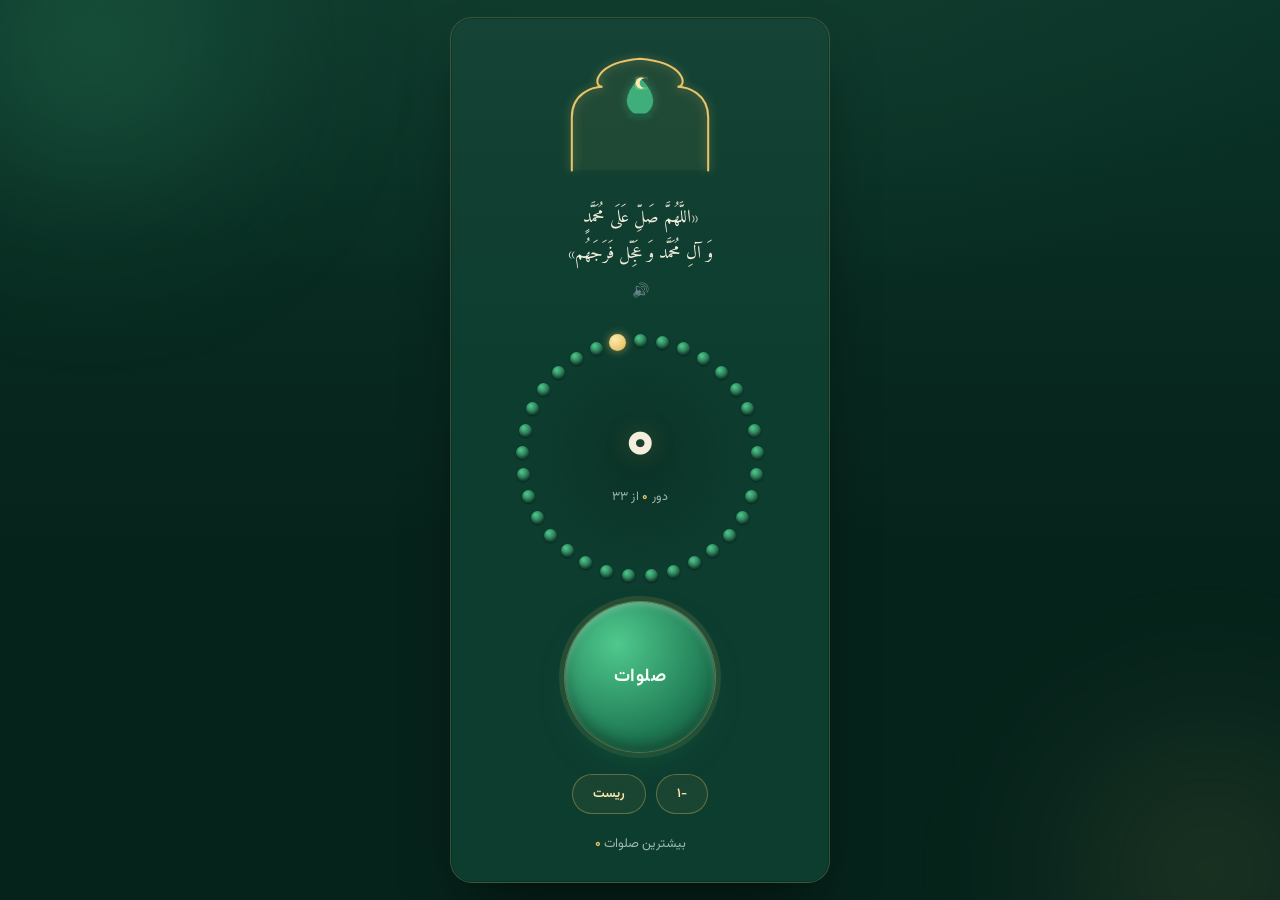
==== index.html @ 5f355fc8 "Add files via upload" ====
<!DOCTYPE html>
<html lang="fa" dir="rtl">
<head>
<meta charset="UTF-8">
<meta name="viewport" content="width=device-width, initial-scale=1.0, viewport-fit=cover, user-scalable=no">
<title>صلوات‌شمار | شفا</title>
<meta name="description" content="تسبیح دیجیتال آفلاین برای شمارش صلوات">
<meta name="theme-color" content="#06231b">
<link rel="manifest" href="manifest.json">
<link rel="icon" type="image/png" href="logo.png">
<link rel="apple-touch-icon" href="icons/icon-180.png">
<meta name="apple-mobile-web-app-capable" content="yes">
<meta name="apple-mobile-web-app-status-bar-style" content="black-translucent">
<meta name="apple-mobile-web-app-title" content="صلوات‌شمار">
<meta name="mobile-web-app-capable" content="yes">
<link rel="preconnect" href="https://fonts.googleapis.com">
<link rel="preconnect" href="https://fonts.gstatic.com" crossorigin>
<link href="https://fonts.googleapis.com/css2?family=Amiri:ital,wght@0,400;0,700;1,400&family=Vazirmatn:wght@400;500;600;700;800&display=swap" rel="stylesheet">
<link rel="stylesheet" href="style.css">
</head>
<body>

  <div class="glow glow-a"></div>
  <div class="glow glow-b"></div>

  <main class="card">

    <div class="arch">
      <svg class="arch-svg" viewBox="0 0 220 170" aria-hidden="true">
        <path class="arch-path" d="M10,168 L10,90 C10,55 40,45 55,45 C40,45 42,10 110,4 C178,10 180,45 165,45 C180,45 210,55 210,90 L210,168" />
      </svg>
      <svg class="dome-svg" viewBox="0 0 100 90" aria-hidden="true">
        <defs>
          <mask id="crescentMask">
            <rect x="0" y="0" width="100" height="100" fill="#fff" />
            <circle cx="57" cy="15" r="7.5" fill="#000" />
          </mask>
        </defs>
        <path class="dome-shape" d="M50,6 Q22,34 31,53 Q37,66 50,66 Q63,66 69,53 Q78,34 50,6 Z" />
        <rect class="dome-base" x="31" y="64" width="38" height="7" rx="2" />
        <circle class="crescent" cx="52" cy="15" r="9" mask="url(#crescentMask)" />
      </svg>
    </div>

    <p id="salawatText" class="salawat" role="button" tabindex="0" aria-label="پخش صلوات صوتی">
      «اللَّهُمَّ صَلِّ عَلَی مُحَمَّدٍ<br>وَ آلِ مُحَمَّد وَ عَجِّل فَرَجَهُم»
      <span class="sound-icon" aria-hidden="true">🔊</span>
    </p>

    <div class="counter-wrap">
      <div id="beadRing" class="bead-ring" aria-hidden="true"></div>
      <div class="count-core">
        <div id="countDisplay" class="count-display">۰</div>
        <div class="round-label">دور <span id="roundCount">۰</span> از ۳۳</div>
      </div>
    </div>

    <button id="clickBtn" class="click-btn" aria-label="ثبت صلوات">
      <span>صلوات</span>
    </button>

    <div class="secondary-actions">
      <button id="minusBtn" class="ghost-btn" aria-label="کم کردن یک عدد">−۱</button>
      <button id="resetBtn" class="ghost-btn" aria-label="شروع دوباره">ریست</button>
    </div>

    <p class="best-score">بیشترین صلوات&nbsp;<strong id="bestCount">۰</strong></p>

  </main>

  <script src="script.js"></script>
</body>
</html>
---- style.css ----
:root{
  --bg-deep:   #06231b;
  --bg-mid:    #0a3327;
  --panel:     #0d3d2f;
  --panel-2:   #0f4736;
  --gold:      #e8c468;
  --gold-hi:   #ffe9ab;
  --gold-dim:  #8a712f;
  --bead:      #3fae7a;
  --bead-lit-1:#ffe9ab;
  --bead-lit-2:#e8c468;
  --bead-dim:  #1c5a41;
  --text-warm: #f4eedd;
  --text-muted:#9db8ab;
  --radius:22px;
}

*{ margin:0; padding:0; box-sizing:border-box; }

html,body{ height:100%; }

body{
  min-height:100vh;
  min-height:100dvh;
  background:
    radial-gradient(ellipse 120% 80% at 50% -10%, #123f30 0%, transparent 55%),
    linear-gradient(180deg, var(--bg-mid) 0%, var(--bg-deep) 60%);
  display:flex;
  align-items:center;
  justify-content:center;
  padding:32px 18px;
  font-family:'Vazirmatn', Tahoma, sans-serif;
  color:var(--text-warm);
  overflow-x:hidden;
  position:relative;
}

/* ambient background glows */
.glow{
  position:fixed;
  border-radius:50%;
  filter:blur(80px);
  pointer-events:none;
  z-index:0;
}
.glow-a{
  width:420px; height:420px;
  top:-160px; left:-120px;
  background:radial-gradient(circle, rgba(63,174,122,.35), transparent 70%);
}
.glow-b{
  width:380px; height:380px;
  bottom:-160px; right:-120px;
  background:radial-gradient(circle, rgba(232,196,104,.16), transparent 70%);
}

.card{
  position:relative;
  z-index:1;
  width:100%;
  max-width:380px;
  background:
    linear-gradient(180deg, rgba(255,255,255,.03), rgba(255,255,255,0) 40%),
    var(--panel);
  border:1px solid rgba(232,196,104,.18);
  border-radius:var(--radius);
  padding:36px 26px 28px;
  text-align:center;
  box-shadow:
    0 30px 60px -20px rgba(0,0,0,.6),
    0 0 0 1px rgba(0,0,0,.2) inset;
  animation:rise .7s cubic-bezier(.2,.8,.2,1) both;
}

@keyframes rise{
  from{ opacity:0; transform:translateY(18px) scale(.98); }
  to{ opacity:1; transform:translateY(0) scale(1); }
}

/* ---- arch + dome/crescent emblem ---- */
.arch{
  position:relative;
  width:150px;
  height:120px;
  margin:0 auto 18px;
}
.arch-svg{
  position:absolute;
  inset:0;
  width:100%;
  height:100%;
  overflow:visible;
}
.arch-path{
  fill:rgba(232,196,104,.05);
  stroke:var(--gold);
  stroke-width:3;
  stroke-linecap:round;
  filter:drop-shadow(0 0 6px rgba(232,196,104,.45));
}
.dome-svg{
  position:absolute;
  left:50%;
  top:34%;
  width:62px;
  height:56px;
  transform:translate(-50%,-38%);
  overflow:visible;
}
.dome-shape{
  fill:var(--bead);
  filter:drop-shadow(0 0 8px rgba(63,174,122,.55));
}
.dome-base{ fill:var(--bead-dim); }
.crescent{
  fill:var(--gold-hi);
  filter:drop-shadow(0 0 5px rgba(255,233,171,.7));
  animation:breathe 3.2s ease-in-out infinite;
  transform-origin:52px 15px;
}
@keyframes breathe{
  0%,100%{ opacity:.85; }
  50%{ opacity:1; filter:drop-shadow(0 0 9px rgba(255,233,171,.9)); }
}

.salawat{
  position:relative;
  font-family:'Amiri', serif;
  font-size:18px;
  line-height:2;
  color:var(--text-warm);
  margin-bottom:26px;
  cursor:pointer;
  border-radius:14px;
  padding:8px 10px;
  transition:background .2s ease, box-shadow .2s ease;
  -webkit-tap-highlight-color:transparent;
}
.salawat:hover,
.salawat:focus-visible{
  background:rgba(232,196,104,.06);
  outline:none;
}
.salawat .sound-icon{
  display:block;
  margin-top:6px;
  font-size:14px;
  opacity:.55;
  filter:grayscale(.2);
}
.salawat.playing{
  background:rgba(232,196,104,.1);
  box-shadow:0 0 24px rgba(232,196,104,.18) inset;
  animation:salawatGlow 1.4s ease-in-out infinite;
}
.salawat.playing .sound-icon{
  opacity:1;
  animation:iconBeat .6s ease-in-out infinite;
}
@keyframes salawatGlow{
  0%,100%{ box-shadow:0 0 24px rgba(232,196,104,.14) inset; }
  50%{ box-shadow:0 0 36px rgba(232,196,104,.3) inset; }
}
@keyframes iconBeat{
  0%,100%{ transform:scale(1); }
  50%{ transform:scale(1.25); }
}

/* ---- bead ring + counter ---- */
.counter-wrap{
  position:relative;
  width:236px;
  height:236px;
  margin:0 auto 26px;
}
.bead-ring{
  position:absolute;
  inset:0;
}
.bead{
  position:absolute;
  top:50%; left:50%;
  width:13px; height:13px;
  margin:-6.5px;
  border-radius:50%;
  background:radial-gradient(circle at 35% 30%, #4fc98d, var(--bead-dim) 75%);
  box-shadow:inset 0 -2px 3px rgba(0,0,0,.35), 0 1px 2px rgba(0,0,0,.4);
  transition:background .25s ease, box-shadow .25s ease, transform .25s ease;
}
.bead.lit{
  background:radial-gradient(circle at 35% 30%, var(--bead-lit-1), var(--bead-lit-2) 75%);
  box-shadow:0 0 10px rgba(232,196,104,.85), inset 0 -2px 3px rgba(0,0,0,.25);
  transform:scale(1.18);
}
.bead.tassel{
  width:17px; height:17px; margin:-8.5px;
  background:radial-gradient(circle at 35% 30%, var(--gold-hi), var(--gold) 75%);
  box-shadow:0 0 8px rgba(232,196,104,.6);
}

.count-core{
  position:absolute;
  inset:0;
  display:flex;
  flex-direction:column;
  align-items:center;
  justify-content:center;
  border-radius:50%;
  background:radial-gradient(circle, rgba(0,0,0,.18), transparent 70%);
}
.count-display{
  font-size:68px;
  font-weight:800;
  line-height:1;
  color:var(--text-warm);
  text-shadow:0 0 24px rgba(232,196,104,.25);
  font-variant-numeric:tabular-nums;
}
.round-label{
  margin-top:10px;
  font-size:12.5px;
  color:var(--text-muted);
  letter-spacing:.02em;
}
#roundCount{ color:var(--gold); font-weight:700; }

/* ---- main button ---- */
.click-btn{
  position:relative;
  overflow:hidden;
  width:150px;
  height:150px;
  border-radius:50%;
  border:none;
  cursor:pointer;
  background:radial-gradient(circle at 35% 28%, #4fc98d, #1f7a54 65%, #145b3d 100%);
  box-shadow:
    0 14px 30px -8px rgba(20,91,61,.65),
    0 0 0 6px rgba(232,196,104,.12),
    0 0 0 1px rgba(232,196,104,.4),
    inset 0 3px 6px rgba(255,255,255,.25),
    inset 0 -8px 14px rgba(0,0,0,.3);
  color:#f4fff7;
  font-family:'Vazirmatn', sans-serif;
  font-size:18px;
  font-weight:700;
  letter-spacing:.02em;
  margin-bottom:22px;
  transition:transform .08s ease, box-shadow .2s ease;
}
.click-btn span{ position:relative; z-index:2; }
.click-btn:active{
  transform:scale(.94);
  box-shadow:
    0 6px 16px -6px rgba(20,91,61,.65),
    0 0 0 6px rgba(232,196,104,.18),
    0 0 0 1px rgba(232,196,104,.5),
    inset 0 3px 10px rgba(0,0,0,.35);
}
.ripple{
  position:absolute;
  border-radius:50%;
  background:rgba(255,255,255,.45);
  transform:scale(0);
  animation:ripple .55s ease-out forwards;
  pointer-events:none;
  z-index:1;
}
@keyframes ripple{
  to{ transform:scale(2.6); opacity:0; }
}

/* ---- secondary actions ---- */
.secondary-actions{
  display:flex;
  gap:10px;
  justify-content:center;
  margin-bottom:20px;
}
.ghost-btn{
  border:1px solid rgba(232,196,104,.35);
  background:rgba(232,196,104,.06);
  padding:9px 20px;
  border-radius:999px;
  cursor:pointer;
  color:var(--gold-hi);
  font-family:'Vazirmatn', sans-serif;
  font-size:13px;
  font-weight:600;
  transition:background .15s ease, transform .1s ease, border-color .15s ease;
}
.ghost-btn:hover{
  background:rgba(232,196,104,.14);
  border-color:rgba(232,196,104,.6);
}
.ghost-btn:active{ transform:scale(.95); }

.best-score{
  font-size:13px;
  color:var(--text-muted);
}
.best-score strong{
  color:var(--gold);
  font-weight:700;
}

/* count pulse when incrementing */
.pulse{
  animation:countPulse .3s ease;
}
@keyframes countPulse{
  0%{ transform:scale(1); }
  35%{ transform:scale(1.14); }
  100%{ transform:scale(1); }
}

/* round complete flash */
.ring-complete .bead.lit{
  animation:beadFlash .5s ease;
}
@keyframes beadFlash{
  0%,100%{ filter:none; }
  50%{ filter:brightness(1.6); }
}

@media (max-width:380px){
  .counter-wrap{ width:210px; height:210px; }
  .click-btn{ width:130px; height:130px; font-size:16px; }
  .count-display{ font-size:56px; }
}

@media (prefers-reduced-motion: reduce){
  *{ animation-duration:.001ms !important; animation-iteration-count:1 !important; transition-duration:.001ms !important; }
}
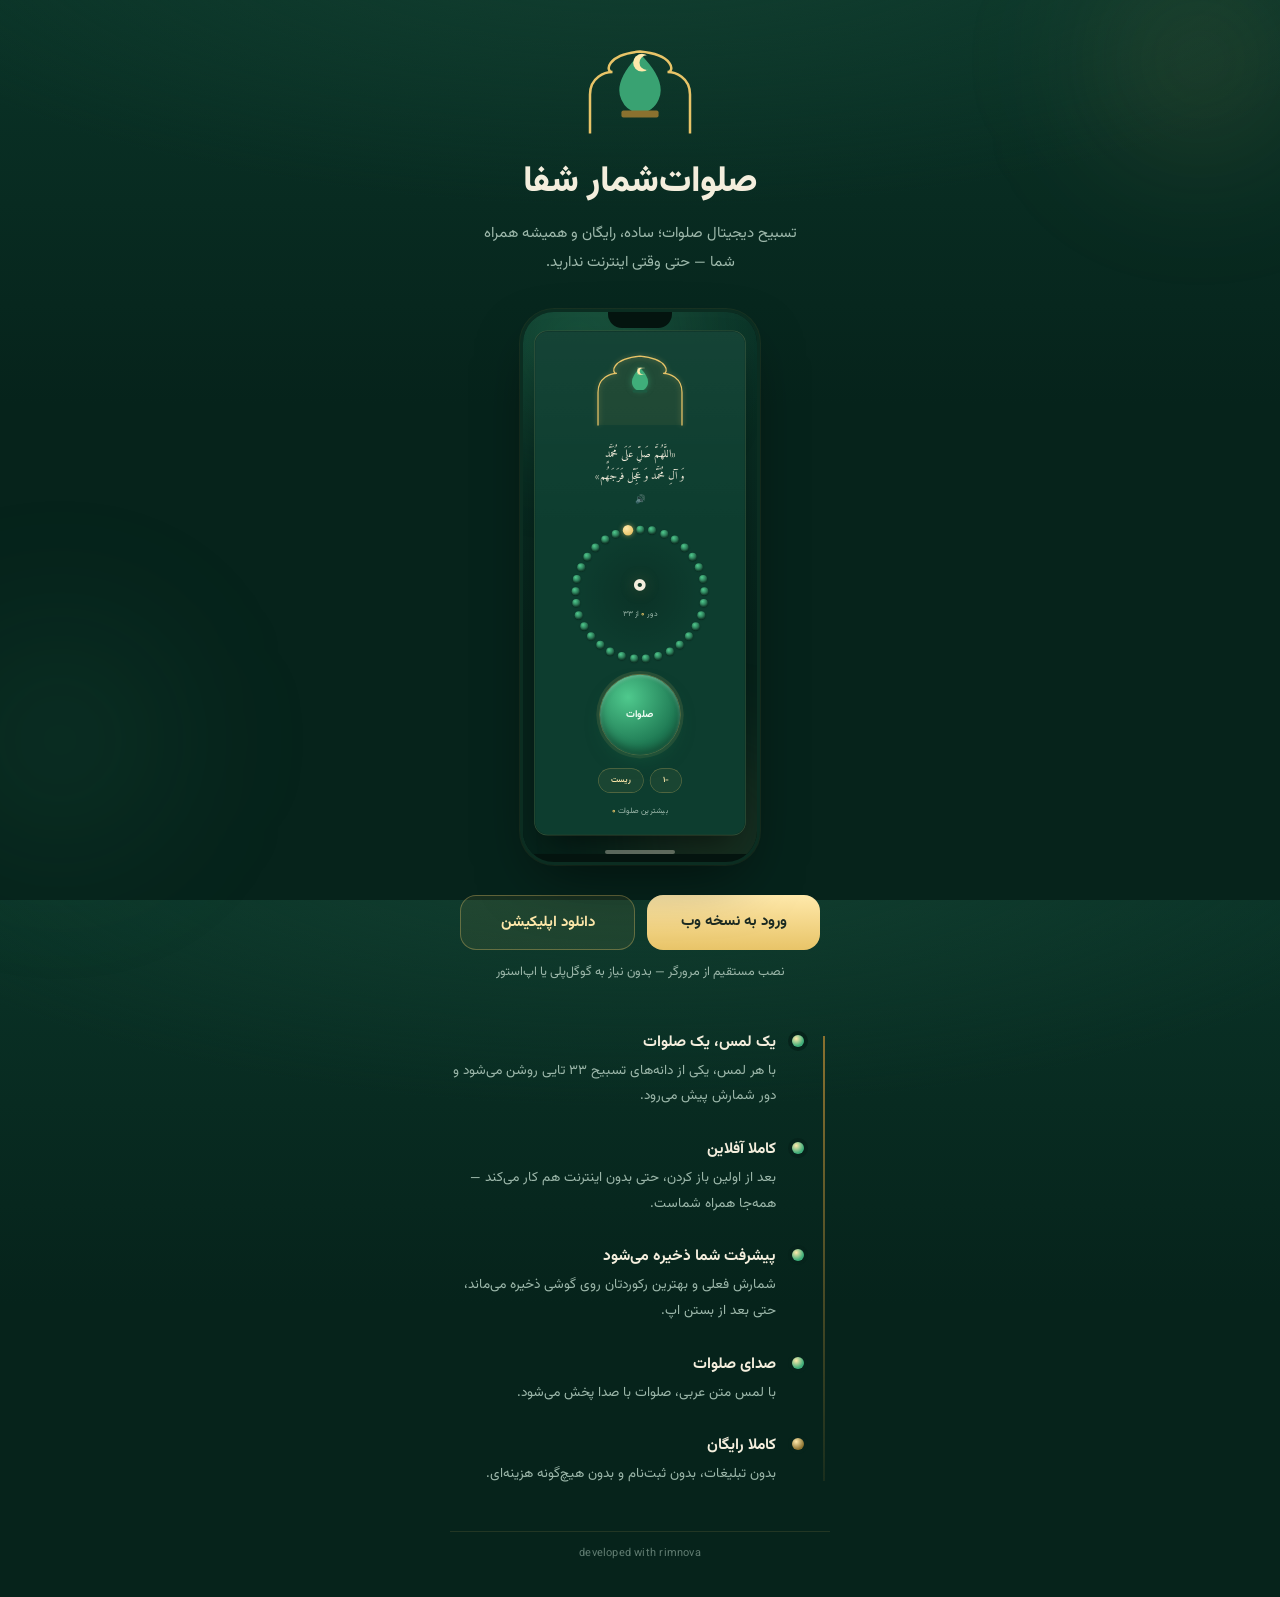
==== commit 116003f9: "Add files via upload" ====
--- a/index.html
+++ b/index.html
@@ -2,28 +2,22 @@
 <html lang="fa" dir="rtl">
 <head>
 <meta charset="UTF-8">
-<meta name="viewport" content="width=device-width, initial-scale=1.0, viewport-fit=cover, user-scalable=no">
-<title>صلوات‌شمار | شفا</title>
-<meta name="description" content="تسبیح دیجیتال آفلاین برای شمارش صلوات">
+<meta name="viewport" content="width=device-width, initial-scale=1.0, viewport-fit=cover">
+<title>صلوات‌شمار شفا — تسبیح دیجیتال صلوات</title>
+<meta name="description" content="تسبیح دیجیتال رایگان برای شمارش صلوات. کاملا آفلاین، بدون تبلیغات و بدون نیاز به ثبت‌نام.">
 <meta name="theme-color" content="#06231b">
-<link rel="manifest" href="manifest.json">
-<link rel="icon" type="image/png" href="logo.png">
-<link rel="apple-touch-icon" href="icons/icon-180.png">
-<meta name="apple-mobile-web-app-capable" content="yes">
-<meta name="apple-mobile-web-app-status-bar-style" content="black-translucent">
-<meta name="apple-mobile-web-app-title" content="صلوات‌شمار">
-<meta name="mobile-web-app-capable" content="yes">
+<link rel="icon" type="image/png" href="webapp/logo.png">
 <link rel="preconnect" href="https://fonts.googleapis.com">
 <link rel="preconnect" href="https://fonts.gstatic.com" crossorigin>
 <link href="https://fonts.googleapis.com/css2?family=Amiri:ital,wght@0,400;0,700;1,400&family=Vazirmatn:wght@400;500;600;700;800&display=swap" rel="stylesheet">
-<link rel="stylesheet" href="style.css">
+<link rel="stylesheet" href="landing.css">
 </head>
 <body>
 
   <div class="glow glow-a"></div>
   <div class="glow glow-b"></div>
 
-  <main class="card">
+  <main class="wrap">
 
     <div class="arch">
       <svg class="arch-svg" viewBox="0 0 220 170" aria-hidden="true">
@@ -42,32 +36,82 @@
       </svg>
     </div>
 
-    <p id="salawatText" class="salawat" role="button" tabindex="0" aria-label="پخش صلوات صوتی">
-      «اللَّهُمَّ صَلِّ عَلَی مُحَمَّدٍ<br>وَ آلِ مُحَمَّد وَ عَجِّل فَرَجَهُم»
-      <span class="sound-icon" aria-hidden="true">🔊</span>
-    </p>
+    <h1 class="headline">صلوات‌شمار شفا</h1>
+    <p class="subhead">تسبیح دیجیتال صلوات؛ ساده، رایگان و همیشه همراه شما — حتی وقتی اینترنت ندارید.</p>
 
-    <div class="counter-wrap">
-      <div id="beadRing" class="bead-ring" aria-hidden="true"></div>
-      <div class="count-core">
-        <div id="countDisplay" class="count-display">۰</div>
-        <div class="round-label">دور <span id="roundCount">۰</span> از ۳۳</div>
-      </div>
+    <div class="phone-frame">
+      <div class="phone-notch"></div>
+      <iframe class="phone-screen" src="webapp/index.html" title="پیش‌نمایش زنده صلوات‌شمار" loading="lazy"></iframe>
+      <div class="phone-home-bar"></div>
     </div>
 
-    <button id="clickBtn" class="click-btn" aria-label="ثبت صلوات">
-      <span>صلوات</span>
-    </button>
+    <div class="cta-row">
+      <a href="webapp/index.html" class="btn btn-primary">ورود به نسخه وب</a>
+      <a href="webapp/index.html#install" class="btn btn-ghost">دانلود اپلیکیشن</a>
+    </div>
+    <p class="cta-note">نصب مستقیم از مرورگر — بدون نیاز به گوگل‌پلی یا اپ‌استور</p>
 
-    <div class="secondary-actions">
-      <button id="minusBtn" class="ghost-btn" aria-label="کم کردن یک عدد">−۱</button>
-      <button id="resetBtn" class="ghost-btn" aria-label="شروع دوباره">ریست</button>
-    </div>
+    <section class="thread" aria-label="ویژگی‌ها">
+      <div class="thread-line" aria-hidden="true"></div>
 
-    <p class="best-score">بیشترین صلوات&nbsp;<strong id="bestCount">۰</strong></p>
+      <div class="thread-item">
+        <span class="thread-bead" aria-hidden="true"></span>
+        <div class="thread-text">
+          <h3>یک لمس، یک صلوات</h3>
+          <p>با هر لمس، یکی از دانه‌های تسبیح ۳۳ تایی روشن می‌شود و دور شمارش پیش می‌رود.</p>
+        </div>
+      </div>
+
+      <div class="thread-item">
+        <span class="thread-bead" aria-hidden="true"></span>
+        <div class="thread-text">
+          <h3>کاملا آفلاین</h3>
+          <p>بعد از اولین باز کردن، حتی بدون اینترنت هم کار می‌کند — همه‌جا همراه شماست.</p>
+        </div>
+      </div>
+
+      <div class="thread-item">
+        <span class="thread-bead" aria-hidden="true"></span>
+        <div class="thread-text">
+          <h3>پیشرفت شما ذخیره می‌شود</h3>
+          <p>شمارش فعلی و بهترین رکوردتان روی گوشی ذخیره می‌ماند، حتی بعد از بستن اپ.</p>
+        </div>
+      </div>
+
+      <div class="thread-item">
+        <span class="thread-bead" aria-hidden="true"></span>
+        <div class="thread-text">
+          <h3>صدای صلوات</h3>
+          <p>با لمس متن عربی، صلوات با صدا پخش می‌شود.</p>
+        </div>
+      </div>
+
+      <div class="thread-item">
+        <span class="thread-bead tassel" aria-hidden="true"></span>
+        <div class="thread-text">
+          <h3>کاملا رایگان</h3>
+          <p>بدون تبلیغات، بدون ثبت‌نام و بدون هیچ‌گونه هزینه‌ای.</p>
+        </div>
+      </div>
+    </section>
+
+    <footer class="site-footer">
+      <span>developed with rimnova</span>
+    </footer>
 
   </main>
 
-  <script src="script.js"></script>
+  <script>
+    function fitPhonePreview() {
+      var frame = document.querySelector(".phone-frame");
+      var screen = document.querySelector(".phone-screen");
+      if (!frame || !screen) return;
+      var scale = frame.clientWidth / 380;
+      screen.style.transform = "scale(" + scale + ")";
+    }
+    window.addEventListener("load", fitPhonePreview);
+    window.addEventListener("resize", fitPhonePreview);
+  </script>
+
 </body>
 </html>
--- a/landing.css
+++ b/landing.css
@@ -0,0 +1,204 @@
+:root{
+  --bg-deep:   #06231b;
+  --bg-mid:    #0a3327;
+  --panel:     #0d3d2f;
+  --panel-2:   #0f4736;
+  --gold:      #e8c468;
+  --gold-hi:   #ffe9ab;
+  --gold-dim:  #8a712f;
+  --bead:      #3fae7a;
+  --text-warm: #f4eedd;
+  --text-muted:#9db8ab;
+}
+
+*{ margin:0; padding:0; box-sizing:border-box; }
+html,body{ height:100%; }
+
+body{
+  min-height:100vh;
+  min-height:100dvh;
+  background:
+    radial-gradient(ellipse 120% 60% at 50% -10%, #123f30 0%, transparent 55%),
+    linear-gradient(180deg, var(--bg-mid) 0%, var(--bg-deep) 45%);
+  font-family:'Vazirmatn', sans-serif;
+  color:var(--text-warm);
+  overflow-x:hidden;
+  position:relative;
+}
+
+.glow{ position:fixed; border-radius:50%; filter:blur(70px); pointer-events:none; z-index:0; }
+.glow-a{ width:280px; height:280px; top:-80px; right:-60px; background:radial-gradient(circle, rgba(232,196,104,.16), transparent 70%); }
+.glow-b{ width:320px; height:320px; bottom:0; left:-100px; background:radial-gradient(circle, rgba(63,174,122,.14), transparent 70%); }
+
+.wrap{
+  position:relative;
+  z-index:1;
+  max-width:520px;
+  margin:0 auto;
+  padding:48px 24px 32px;
+  display:flex;
+  flex-direction:column;
+  align-items:center;
+  text-align:center;
+}
+
+/* ---- arch + dome (shared brand mark) ---- */
+.arch{ position:relative; width:110px; height:88px; margin-bottom:18px; }
+.arch-svg, .dome-svg{ position:absolute; inset:0; width:100%; height:100%; }
+.arch-path{ fill:none; stroke:var(--gold); stroke-width:5; }
+.dome-shape{ fill:var(--bead); opacity:.9; }
+.dome-base{ fill:var(--gold-dim); }
+.crescent{ fill:var(--gold-hi); }
+
+.headline{
+  font-size:clamp(28px, 7vw, 36px);
+  font-weight:800;
+  letter-spacing:-.01em;
+  margin-bottom:10px;
+}
+
+.subhead{
+  font-size:15px;
+  line-height:1.9;
+  color:var(--text-muted);
+  max-width:340px;
+  margin-bottom:32px;
+}
+
+/* ---- phone frame with live app preview ---- */
+.phone-frame{
+  position:relative;
+  width:min(240px, 62vw);
+  aspect-ratio: 380 / 880;
+  background:#04140f;
+  border:3px solid #12463580;
+  border-radius:34px;
+  box-shadow:
+    0 24px 60px -20px rgba(0,0,0,.6),
+    0 0 0 1px rgba(232,196,104,.08);
+  margin-bottom:30px;
+  overflow:hidden;
+}
+.phone-notch{
+  position:absolute;
+  top:0; left:50%; transform:translateX(-50%);
+  width:64px; height:16px;
+  background:#04140f;
+  border-radius:0 0 14px 14px;
+  z-index:2;
+}
+.phone-screen{
+  position:absolute;
+  top:0; left:0;
+  width:380px; height:880px;
+  border:none;
+  transform-origin: top left;
+  pointer-events:auto;
+}
+.phone-home-bar{
+  position:absolute;
+  bottom:8px; left:50%; transform:translateX(-50%);
+  width:70px; height:4px;
+  background:rgba(244,238,221,.35);
+  border-radius:99px;
+  z-index:2;
+}
+
+/* ---- CTAs ---- */
+.cta-row{
+  display:flex;
+  gap:12px;
+  width:100%;
+  max-width:360px;
+  margin-bottom:12px;
+}
+.btn{
+  flex:1;
+  padding:15px 12px;
+  border-radius:16px;
+  font-size:15px;
+  font-weight:700;
+  text-decoration:none;
+  text-align:center;
+  transition:transform .15s ease;
+}
+.btn:active{ transform:scale(.97); }
+.btn-primary{
+  background:linear-gradient(180deg, var(--gold-hi), var(--gold));
+  color:#1c2b22;
+}
+.btn-ghost{
+  background:rgba(232,196,104,.08);
+  border:1px solid rgba(232,196,104,.35);
+  color:var(--gold-hi);
+}
+.cta-note{
+  font-size:12.5px;
+  color:var(--text-muted);
+  margin-bottom:48px;
+}
+
+/* ---- feature list styled as a tasbih thread ---- */
+.thread{
+  position:relative;
+  width:100%;
+  max-width:380px;
+  text-align:right;
+  padding-inline-start:26px;
+  margin-bottom:44px;
+}
+.thread-line{
+  position:absolute;
+  top:6px; bottom:6px;
+  right:5px;
+  width:2px;
+  background:linear-gradient(180deg, var(--gold-dim), rgba(138,113,47,.15));
+}
+.thread-item{
+  position:relative;
+  display:flex;
+  gap:16px;
+  padding-bottom:28px;
+}
+.thread-item:last-child{ padding-bottom:0; }
+.thread-bead{
+  flex-shrink:0;
+  width:12px; height:12px;
+  border-radius:50%;
+  margin-top:5px;
+  background:radial-gradient(circle at 35% 30%, var(--gold-hi), var(--bead) 65%);
+  box-shadow:0 0 0 4px var(--bg-deep);
+  z-index:1;
+}
+.thread-bead.tassel{
+  background:radial-gradient(circle at 35% 30%, var(--gold-hi), var(--gold-dim) 70%);
+}
+.thread-text h3{
+  font-size:15.5px;
+  font-weight:700;
+  margin-bottom:4px;
+}
+.thread-text p{
+  font-size:13.5px;
+  line-height:1.9;
+  color:var(--text-muted);
+}
+
+/* ---- footer credit ---- */
+.site-footer{
+  padding-top:8px;
+  border-top:1px solid rgba(232,196,104,.12);
+  width:100%;
+  max-width:380px;
+}
+.site-footer span{
+  font-family:'Vazirmatn', sans-serif;
+  font-size:11px;
+  color:var(--text-muted);
+  opacity:.6;
+  letter-spacing:.02em;
+}
+
+@media (prefers-reduced-motion: reduce){
+  *{ transition-duration:.001ms !important; }
+}
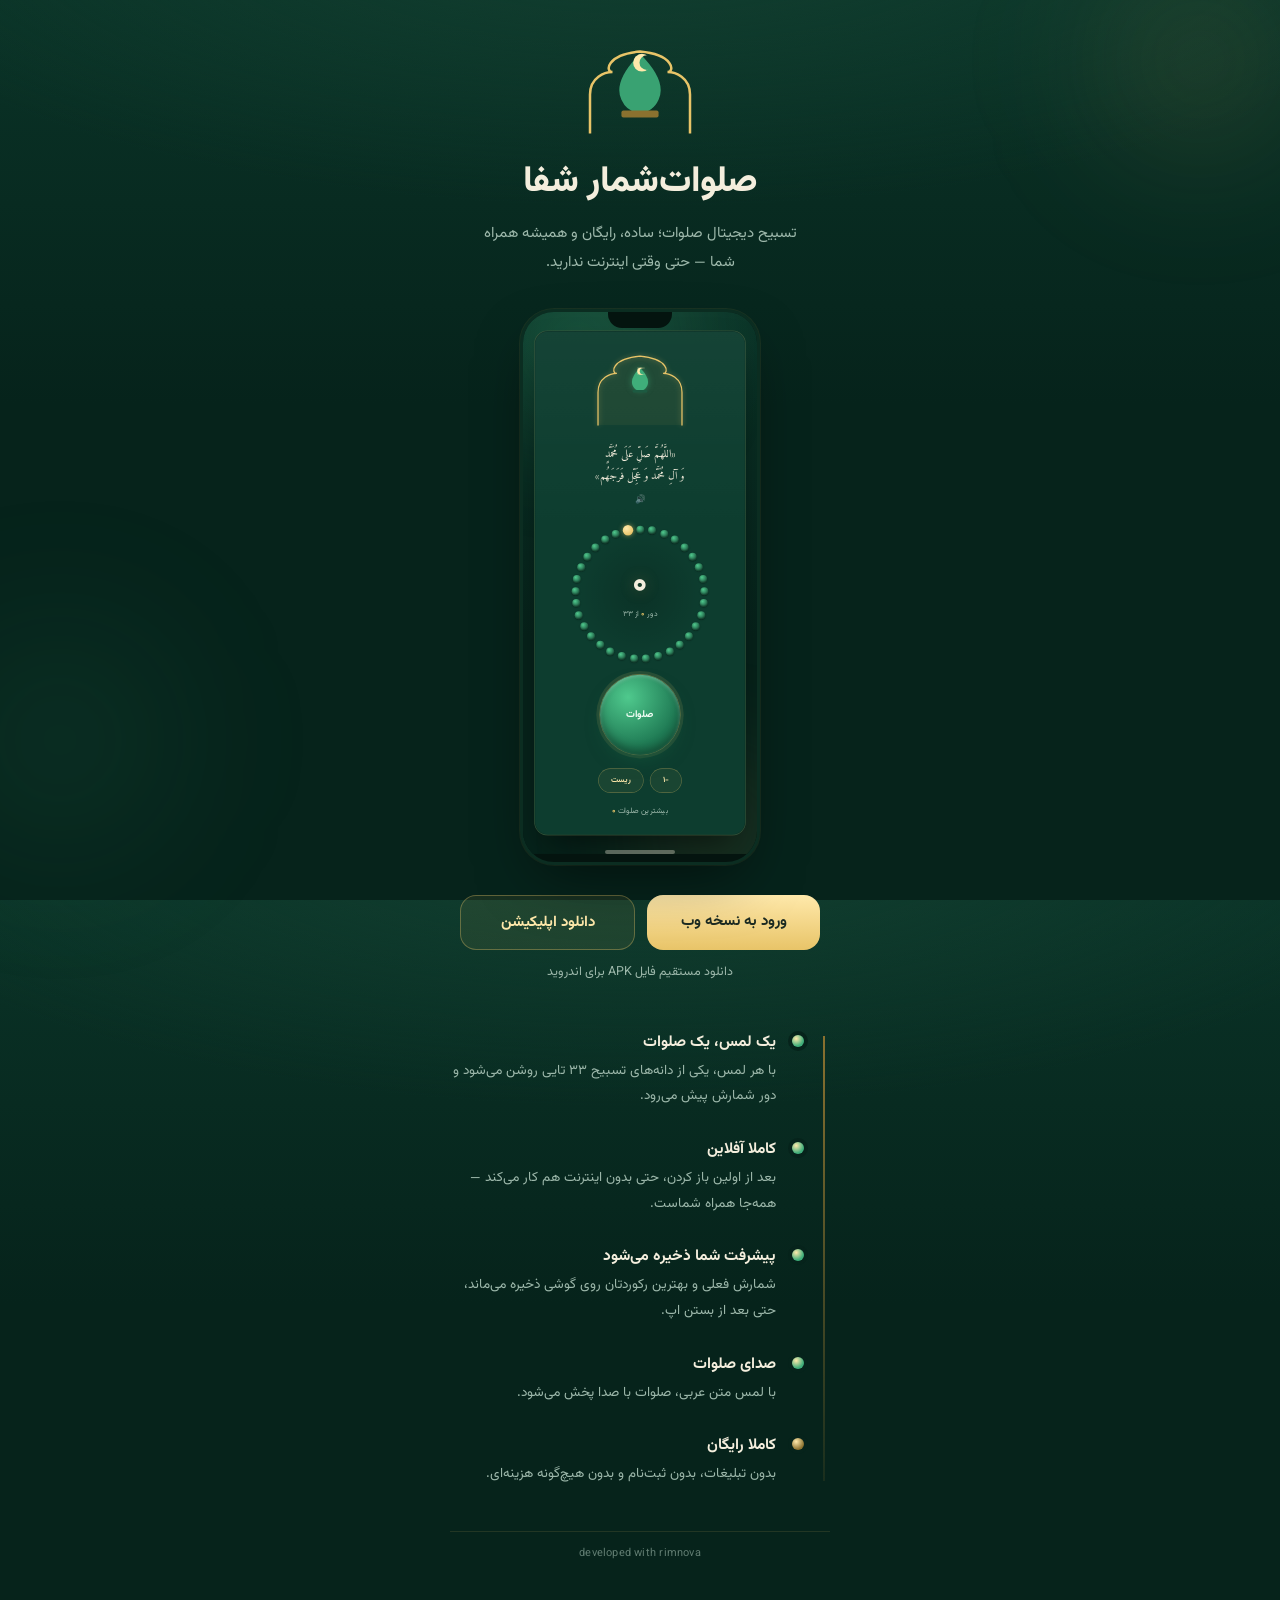
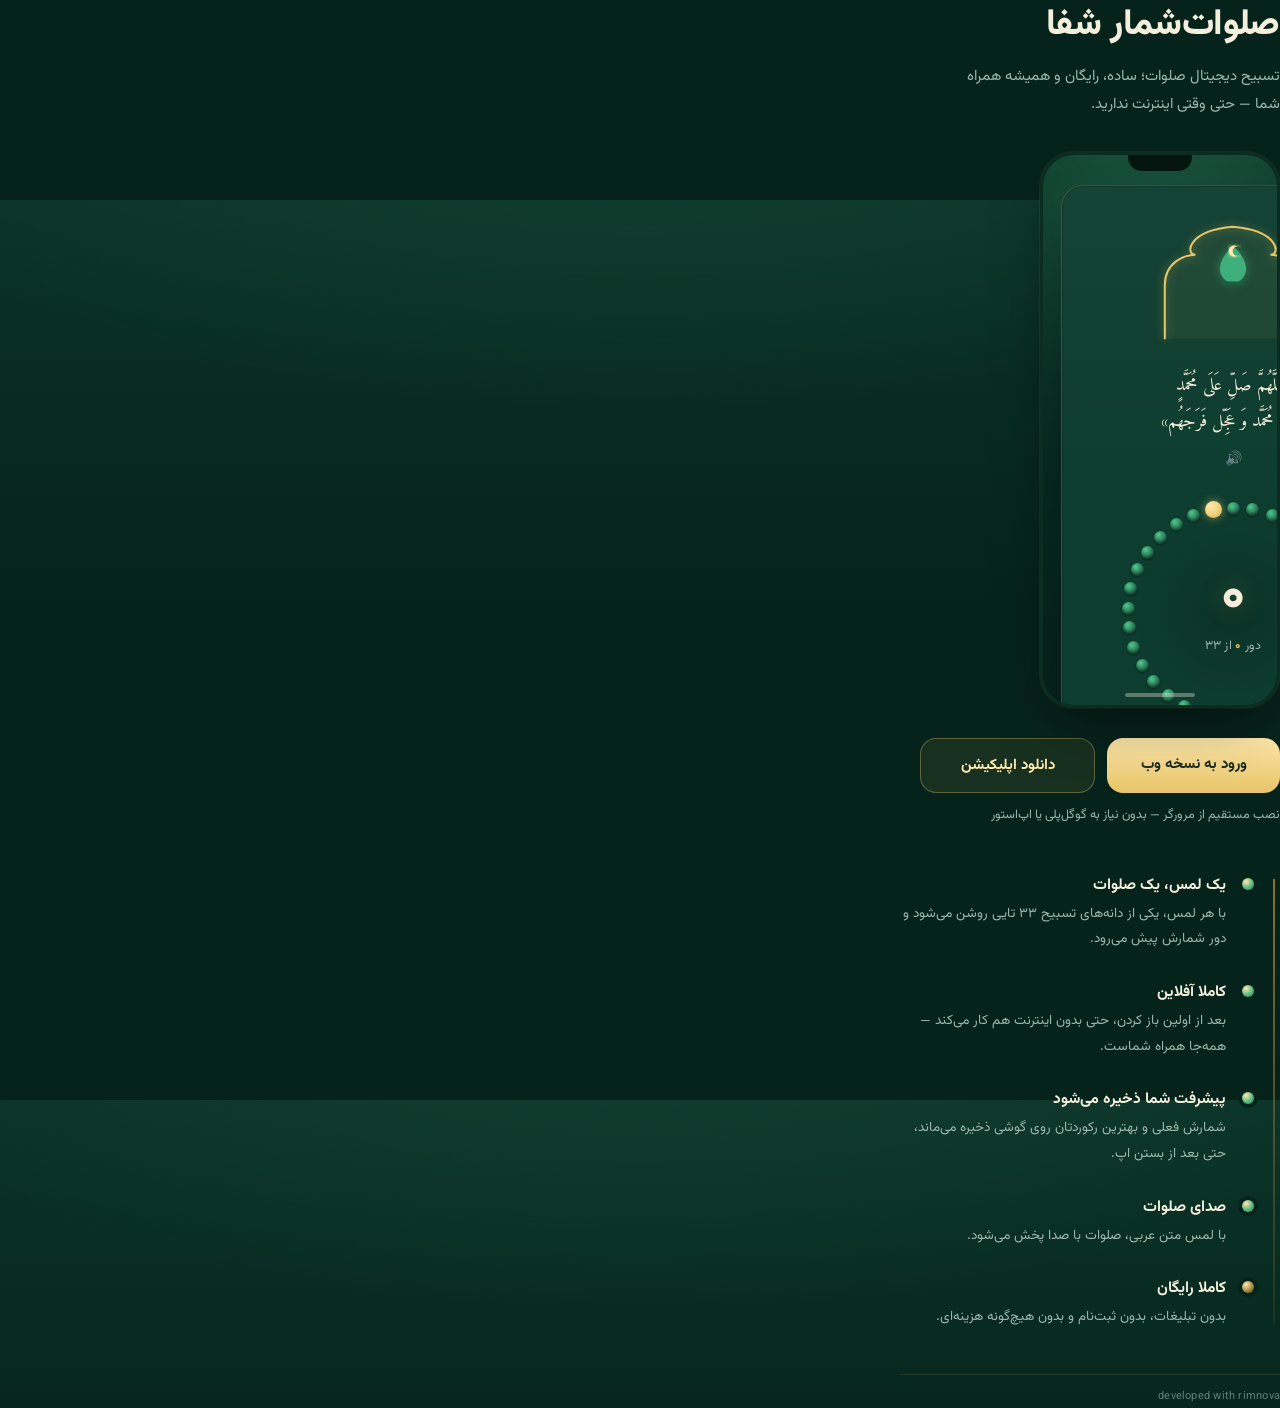
==== commit 55c6c154: "Update index.html" ====
--- a/index.html
+++ b/index.html
@@ -35,6 +35,86 @@
         <circle class="crescent" cx="52" cy="15" r="9" mask="url(#crescentMask)" />
       </svg>
     </div>
+
+    <h1 class="headline">صلوات‌شمار شفا</h1>
+    <p class="subhead">تسبیح دیجیتال صلوات؛ ساده، رایگان و همیشه همراه شما — حتی وقتی اینترنت ندارید.</p>
+
+    <div class="phone-frame">
+      <div class="phone-notch"></div>
+      <iframe class="phone-screen" src="webapp/index.html" title="پیش‌نمایش زنده صلوات‌شمار" loading="lazy"></iframe>
+      <div class="phone-home-bar"></div>
+    </div>
+
+    <div class="cta-row">
+      <a href="webapp/index.html" class="btn btn-primary">ورود به نسخه وب</a>
+      <a href="SalavatShomarShafa.apk" class="btn btn-ghost">دانلود اپلیکیشن</a>
+    </div>
+    <p class="cta-note">دانلود مستقیم فایل APK برای اندروید</p>
+
+    <section class="thread" aria-label="ویژگی‌ها">
+      <div class="thread-line" aria-hidden="true"></div>
+
+      <div class="thread-item">
+        <span class="thread-bead" aria-hidden="true"></span>
+        <div class="thread-text">
+          <h3>یک لمس، یک صلوات</h3>
+          <p>با هر لمس، یکی از دانه‌های تسبیح ۳۳ تایی روشن می‌شود و دور شمارش پیش می‌رود.</p>
+        </div>
+      </div>
+
+      <div class="thread-item">
+        <span class="thread-bead" aria-hidden="true"></span>
+        <div class="thread-text">
+          <h3>کاملا آفلاین</h3>
+          <p>بعد از اولین باز کردن، حتی بدون اینترنت هم کار می‌کند — همه‌جا همراه شماست.</p>
+        </div>
+      </div>
+
+      <div class="thread-item">
+        <span class="thread-bead" aria-hidden="true"></span>
+        <div class="thread-text">
+          <h3>پیشرفت شما ذخیره می‌شود</h3>
+          <p>شمارش فعلی و بهترین رکوردتان روی گوشی ذخیره می‌ماند، حتی بعد از بستن اپ.</p>
+        </div>
+      </div>
+
+      <div class="thread-item">
+        <span class="thread-bead" aria-hidden="true"></span>
+        <div class="thread-text">
+          <h3>صدای صلوات</h3>
+          <p>با لمس متن عربی، صلوات با صدا پخش می‌شود.</p>
+        </div>
+      </div>
+
+      <div class="thread-item">
+        <span class="thread-bead tassel" aria-hidden="true"></span>
+        <div class="thread-text">
+          <h3>کاملا رایگان</h3>
+          <p>بدون تبلیغات، بدون ثبت‌نام و بدون هیچ‌گونه هزینه‌ای.</p>
+        </div>
+      </div>
+    </section>
+
+    <footer class="site-footer">
+      <span>developed with rimnova</span>
+    </footer>
+
+  </main>
+
+  <script>
+    function fitPhonePreview() {
+      var frame = document.querySelector(".phone-frame");
+      var screen = document.querySelector(".phone-screen");
+      if (!frame || !screen) return;
+      var scale = frame.clientWidth / 380;
+      screen.style.transform = "scale(" + scale + ")";
+    }
+    window.addEventListener("load", fitPhonePreview);
+    window.addEventListener("resize", fitPhonePreview);
+  </script>
+
+</body>
+</html>    </div>
 
     <h1 class="headline">صلوات‌شمار شفا</h1>
     <p class="subhead">تسبیح دیجیتال صلوات؛ ساده، رایگان و همیشه همراه شما — حتی وقتی اینترنت ندارید.</p>
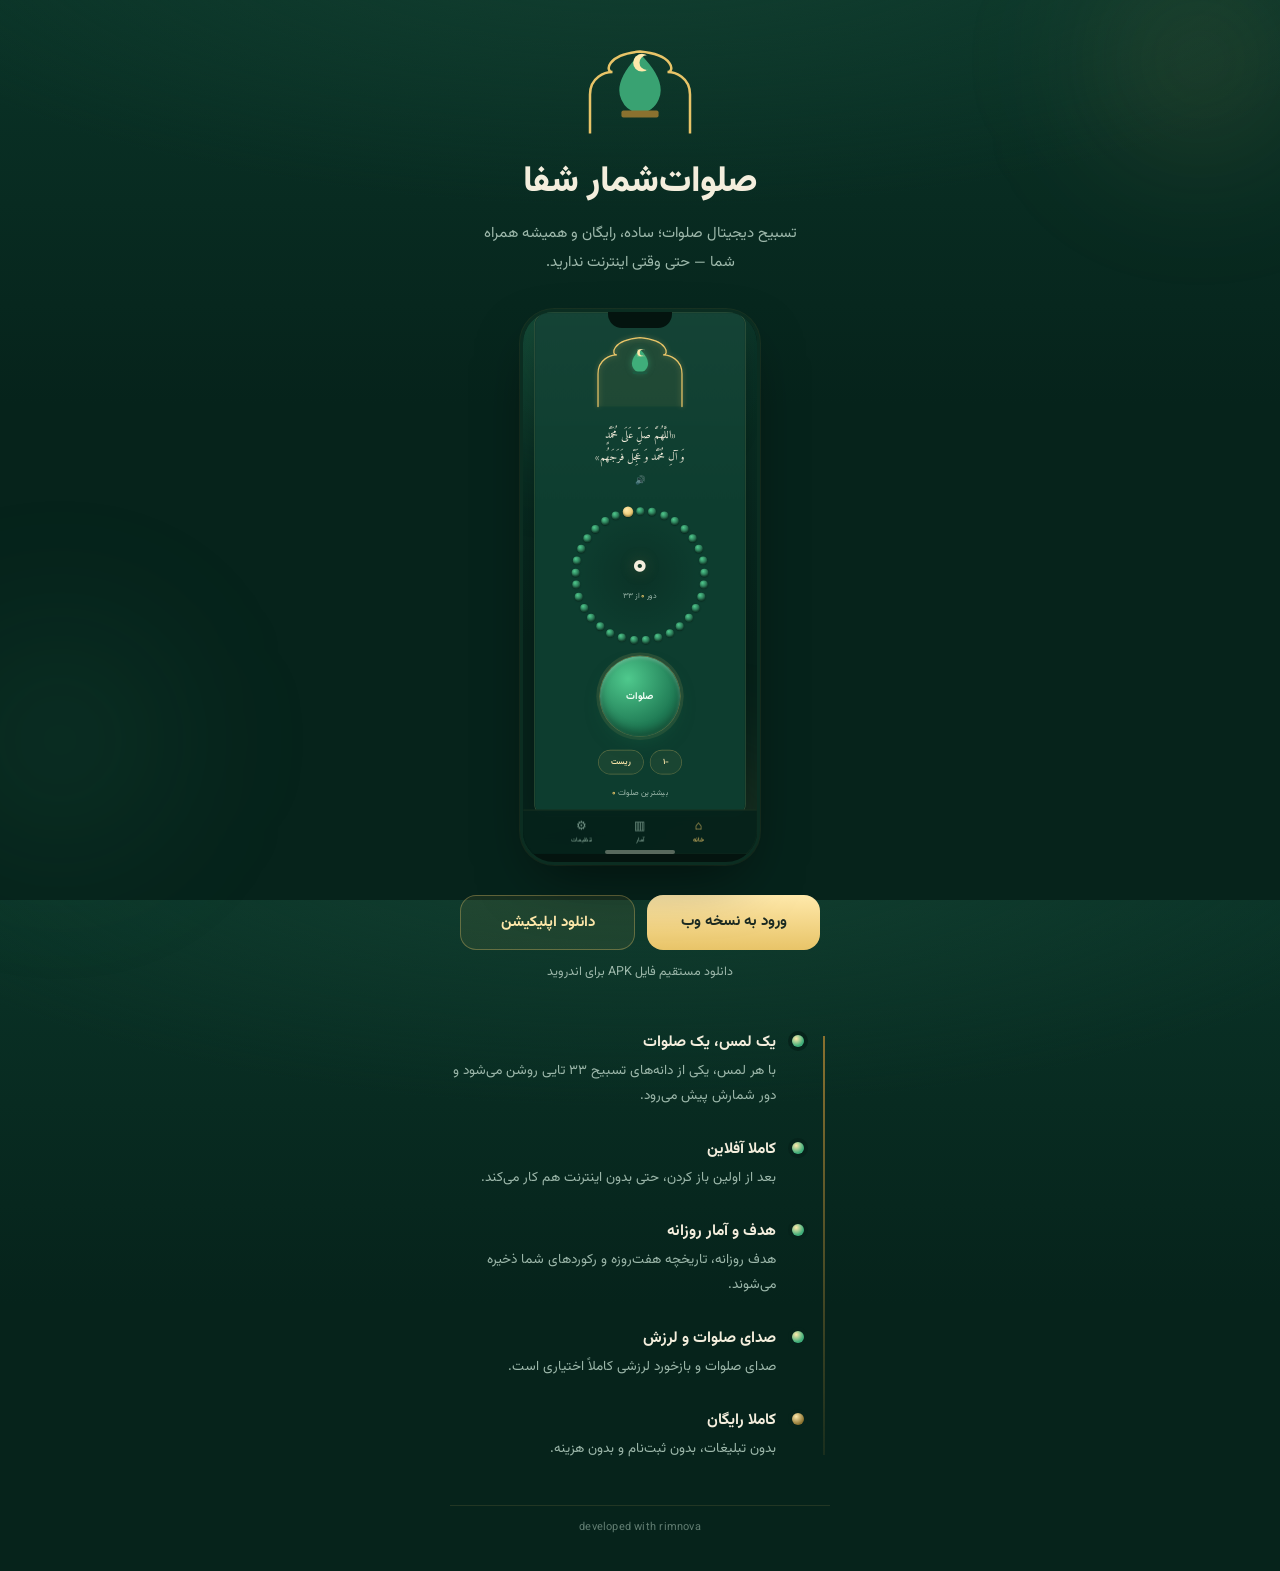
==== commit e36af028: "Add files via upload" ====
--- a/index.html
+++ b/index.html
@@ -1,197 +1,4 @@
 <!DOCTYPE html>
 <html lang="fa" dir="rtl">
-<head>
-<meta charset="UTF-8">
-<meta name="viewport" content="width=device-width, initial-scale=1.0, viewport-fit=cover">
-<title>صلوات‌شمار شفا — تسبیح دیجیتال صلوات</title>
-<meta name="description" content="تسبیح دیجیتال رایگان برای شمارش صلوات. کاملا آفلاین، بدون تبلیغات و بدون نیاز به ثبت‌نام.">
-<meta name="theme-color" content="#06231b">
-<link rel="icon" type="image/png" href="webapp/logo.png">
-<link rel="preconnect" href="https://fonts.googleapis.com">
-<link rel="preconnect" href="https://fonts.gstatic.com" crossorigin>
-<link href="https://fonts.googleapis.com/css2?family=Amiri:ital,wght@0,400;0,700;1,400&family=Vazirmatn:wght@400;500;600;700;800&display=swap" rel="stylesheet">
-<link rel="stylesheet" href="landing.css">
-</head>
-<body>
-
-  <div class="glow glow-a"></div>
-  <div class="glow glow-b"></div>
-
-  <main class="wrap">
-
-    <div class="arch">
-      <svg class="arch-svg" viewBox="0 0 220 170" aria-hidden="true">
-        <path class="arch-path" d="M10,168 L10,90 C10,55 40,45 55,45 C40,45 42,10 110,4 C178,10 180,45 165,45 C180,45 210,55 210,90 L210,168" />
-      </svg>
-      <svg class="dome-svg" viewBox="0 0 100 90" aria-hidden="true">
-        <defs>
-          <mask id="crescentMask">
-            <rect x="0" y="0" width="100" height="100" fill="#fff" />
-            <circle cx="57" cy="15" r="7.5" fill="#000" />
-          </mask>
-        </defs>
-        <path class="dome-shape" d="M50,6 Q22,34 31,53 Q37,66 50,66 Q63,66 69,53 Q78,34 50,6 Z" />
-        <rect class="dome-base" x="31" y="64" width="38" height="7" rx="2" />
-        <circle class="crescent" cx="52" cy="15" r="9" mask="url(#crescentMask)" />
-      </svg>
-    </div>
-
-    <h1 class="headline">صلوات‌شمار شفا</h1>
-    <p class="subhead">تسبیح دیجیتال صلوات؛ ساده، رایگان و همیشه همراه شما — حتی وقتی اینترنت ندارید.</p>
-
-    <div class="phone-frame">
-      <div class="phone-notch"></div>
-      <iframe class="phone-screen" src="webapp/index.html" title="پیش‌نمایش زنده صلوات‌شمار" loading="lazy"></iframe>
-      <div class="phone-home-bar"></div>
-    </div>
-
-    <div class="cta-row">
-      <a href="webapp/index.html" class="btn btn-primary">ورود به نسخه وب</a>
-      <a href="SalavatShomarShafa.apk" class="btn btn-ghost">دانلود اپلیکیشن</a>
-    </div>
-    <p class="cta-note">دانلود مستقیم فایل APK برای اندروید</p>
-
-    <section class="thread" aria-label="ویژگی‌ها">
-      <div class="thread-line" aria-hidden="true"></div>
-
-      <div class="thread-item">
-        <span class="thread-bead" aria-hidden="true"></span>
-        <div class="thread-text">
-          <h3>یک لمس، یک صلوات</h3>
-          <p>با هر لمس، یکی از دانه‌های تسبیح ۳۳ تایی روشن می‌شود و دور شمارش پیش می‌رود.</p>
-        </div>
-      </div>
-
-      <div class="thread-item">
-        <span class="thread-bead" aria-hidden="true"></span>
-        <div class="thread-text">
-          <h3>کاملا آفلاین</h3>
-          <p>بعد از اولین باز کردن، حتی بدون اینترنت هم کار می‌کند — همه‌جا همراه شماست.</p>
-        </div>
-      </div>
-
-      <div class="thread-item">
-        <span class="thread-bead" aria-hidden="true"></span>
-        <div class="thread-text">
-          <h3>پیشرفت شما ذخیره می‌شود</h3>
-          <p>شمارش فعلی و بهترین رکوردتان روی گوشی ذخیره می‌ماند، حتی بعد از بستن اپ.</p>
-        </div>
-      </div>
-
-      <div class="thread-item">
-        <span class="thread-bead" aria-hidden="true"></span>
-        <div class="thread-text">
-          <h3>صدای صلوات</h3>
-          <p>با لمس متن عربی، صلوات با صدا پخش می‌شود.</p>
-        </div>
-      </div>
-
-      <div class="thread-item">
-        <span class="thread-bead tassel" aria-hidden="true"></span>
-        <div class="thread-text">
-          <h3>کاملا رایگان</h3>
-          <p>بدون تبلیغات، بدون ثبت‌نام و بدون هیچ‌گونه هزینه‌ای.</p>
-        </div>
-      </div>
-    </section>
-
-    <footer class="site-footer">
-      <span>developed with rimnova</span>
-    </footer>
-
-  </main>
-
-  <script>
-    function fitPhonePreview() {
-      var frame = document.querySelector(".phone-frame");
-      var screen = document.querySelector(".phone-screen");
-      if (!frame || !screen) return;
-      var scale = frame.clientWidth / 380;
-      screen.style.transform = "scale(" + scale + ")";
-    }
-    window.addEventListener("load", fitPhonePreview);
-    window.addEventListener("resize", fitPhonePreview);
-  </script>
-
-</body>
-</html>    </div>
-
-    <h1 class="headline">صلوات‌شمار شفا</h1>
-    <p class="subhead">تسبیح دیجیتال صلوات؛ ساده، رایگان و همیشه همراه شما — حتی وقتی اینترنت ندارید.</p>
-
-    <div class="phone-frame">
-      <div class="phone-notch"></div>
-      <iframe class="phone-screen" src="webapp/index.html" title="پیش‌نمایش زنده صلوات‌شمار" loading="lazy"></iframe>
-      <div class="phone-home-bar"></div>
-    </div>
-
-    <div class="cta-row">
-      <a href="webapp/index.html" class="btn btn-primary">ورود به نسخه وب</a>
-      <a href="webapp/index.html#install" class="btn btn-ghost">دانلود اپلیکیشن</a>
-    </div>
-    <p class="cta-note">نصب مستقیم از مرورگر — بدون نیاز به گوگل‌پلی یا اپ‌استور</p>
-
-    <section class="thread" aria-label="ویژگی‌ها">
-      <div class="thread-line" aria-hidden="true"></div>
-
-      <div class="thread-item">
-        <span class="thread-bead" aria-hidden="true"></span>
-        <div class="thread-text">
-          <h3>یک لمس، یک صلوات</h3>
-          <p>با هر لمس، یکی از دانه‌های تسبیح ۳۳ تایی روشن می‌شود و دور شمارش پیش می‌رود.</p>
-        </div>
-      </div>
-
-      <div class="thread-item">
-        <span class="thread-bead" aria-hidden="true"></span>
-        <div class="thread-text">
-          <h3>کاملا آفلاین</h3>
-          <p>بعد از اولین باز کردن، حتی بدون اینترنت هم کار می‌کند — همه‌جا همراه شماست.</p>
-        </div>
-      </div>
-
-      <div class="thread-item">
-        <span class="thread-bead" aria-hidden="true"></span>
-        <div class="thread-text">
-          <h3>پیشرفت شما ذخیره می‌شود</h3>
-          <p>شمارش فعلی و بهترین رکوردتان روی گوشی ذخیره می‌ماند، حتی بعد از بستن اپ.</p>
-        </div>
-      </div>
-
-      <div class="thread-item">
-        <span class="thread-bead" aria-hidden="true"></span>
-        <div class="thread-text">
-          <h3>صدای صلوات</h3>
-          <p>با لمس متن عربی، صلوات با صدا پخش می‌شود.</p>
-        </div>
-      </div>
-
-      <div class="thread-item">
-        <span class="thread-bead tassel" aria-hidden="true"></span>
-        <div class="thread-text">
-          <h3>کاملا رایگان</h3>
-          <p>بدون تبلیغات، بدون ثبت‌نام و بدون هیچ‌گونه هزینه‌ای.</p>
-        </div>
-      </div>
-    </section>
-
-    <footer class="site-footer">
-      <span>developed with rimnova</span>
-    </footer>
-
-  </main>
-
-  <script>
-    function fitPhonePreview() {
-      var frame = document.querySelector(".phone-frame");
-      var screen = document.querySelector(".phone-screen");
-      if (!frame || !screen) return;
-      var scale = frame.clientWidth / 380;
-      screen.style.transform = "scale(" + scale + ")";
-    }
-    window.addEventListener("load", fitPhonePreview);
-    window.addEventListener("resize", fitPhonePreview);
-  </script>
-
-</body>
-</html>
+<head><meta charset="UTF-8"><meta name="viewport" content="width=device-width, initial-scale=1.0, viewport-fit=cover"><title>صلوات‌شمار شفا — تسبیح دیجیتال صلوات</title><meta name="description" content="تسبیح دیجیتال رایگان برای شمارش صلوات. کاملا آفلاین، بدون تبلیغات و بدون نیاز به ثبت‌نام."><meta name="theme-color" content="#06231b"><link rel="icon" type="image/png" href="webapp/logo.png"><link rel="preconnect" href="https://fonts.googleapis.com"><link rel="preconnect" href="https://fonts.gstatic.com" crossorigin><link href="https://fonts.googleapis.com/css2?family=Amiri:ital,wght@0,400;0,700;1,400&family=Vazirmatn:wght@400;500;600;700;800&display=swap" rel="stylesheet"><link rel="stylesheet" href="landing.css"></head>
+<body><div class="glow glow-a"></div><div class="glow glow-b"></div><main class="wrap"><div class="arch"><svg class="arch-svg" viewBox="0 0 220 170" aria-hidden="true"><path class="arch-path" d="M10,168 L10,90 C10,55 40,45 55,45 C40,45 42,10 110,4 C178,10 180,45 165,45 C180,45 210,55 210,90 L210,168" /></svg><svg class="dome-svg" viewBox="0 0 100 90" aria-hidden="true"><defs><mask id="crescentMask"><rect x="0" y="0" width="100" height="100" fill="#fff" /><circle cx="57" cy="15" r="7.5" fill="#000" /></mask></defs><path class="dome-shape" d="M50,6 Q22,34 31,53 Q37,66 50,66 Q63,66 69,53 Q78,34 50,6 Z" /><rect class="dome-base" x="31" y="64" width="38" height="7" rx="2" /><circle class="crescent" cx="52" cy="15" r="9" mask="url(#crescentMask)" /></svg></div><h1 class="headline">صلوات‌شمار شفا</h1><p class="subhead">تسبیح دیجیتال صلوات؛ ساده، رایگان و همیشه همراه شما — حتی وقتی اینترنت ندارید.</p><div class="phone-frame"><div class="phone-notch"></div><iframe class="phone-screen" src="webapp/index.html" title="پیش‌نمایش زنده صلوات‌شمار" loading="lazy"></iframe><div class="phone-home-bar"></div></div><div class="cta-row"><a href="webapp/index.html" class="btn btn-primary">ورود به نسخه وب</a><a href="SalavatShomarShafa.apk" class="btn btn-ghost">دانلود اپلیکیشن</a></div><p class="cta-note">دانلود مستقیم فایل APK برای اندروید</p><section class="thread" aria-label="ویژگی‌ها"><div class="thread-line"></div><div class="thread-item"><span class="thread-bead"></span><div class="thread-text"><h3>یک لمس، یک صلوات</h3><p>با هر لمس، یکی از دانه‌های تسبیح ۳۳ تایی روشن می‌شود و دور شمارش پیش می‌رود.</p></div></div><div class="thread-item"><span class="thread-bead"></span><div class="thread-text"><h3>کاملا آفلاین</h3><p>بعد از اولین باز کردن، حتی بدون اینترنت هم کار می‌کند.</p></div></div><div class="thread-item"><span class="thread-bead"></span><div class="thread-text"><h3>هدف و آمار روزانه</h3><p>هدف روزانه، تاریخچه هفت‌روزه و رکوردهای شما ذخیره می‌شوند.</p></div></div><div class="thread-item"><span class="thread-bead"></span><div class="thread-text"><h3>صدای صلوات و لرزش</h3><p>صدای صلوات و بازخورد لرزشی کاملاً اختیاری است.</p></div></div><div class="thread-item"><span class="thread-bead tassel"></span><div class="thread-text"><h3>کاملا رایگان</h3><p>بدون تبلیغات، بدون ثبت‌نام و بدون هزینه.</p></div></div></section><footer class="site-footer"><span>developed with rimnova</span></footer></main><script>function fitPhonePreview(){var f=document.querySelector('.phone-frame'),s=document.querySelector('.phone-screen');if(!f||!s)return;s.style.transform='scale('+f.clientWidth/380+')'}window.addEventListener('load',fitPhonePreview);window.addEventListener('resize',fitPhonePreview);</script></body></html>
